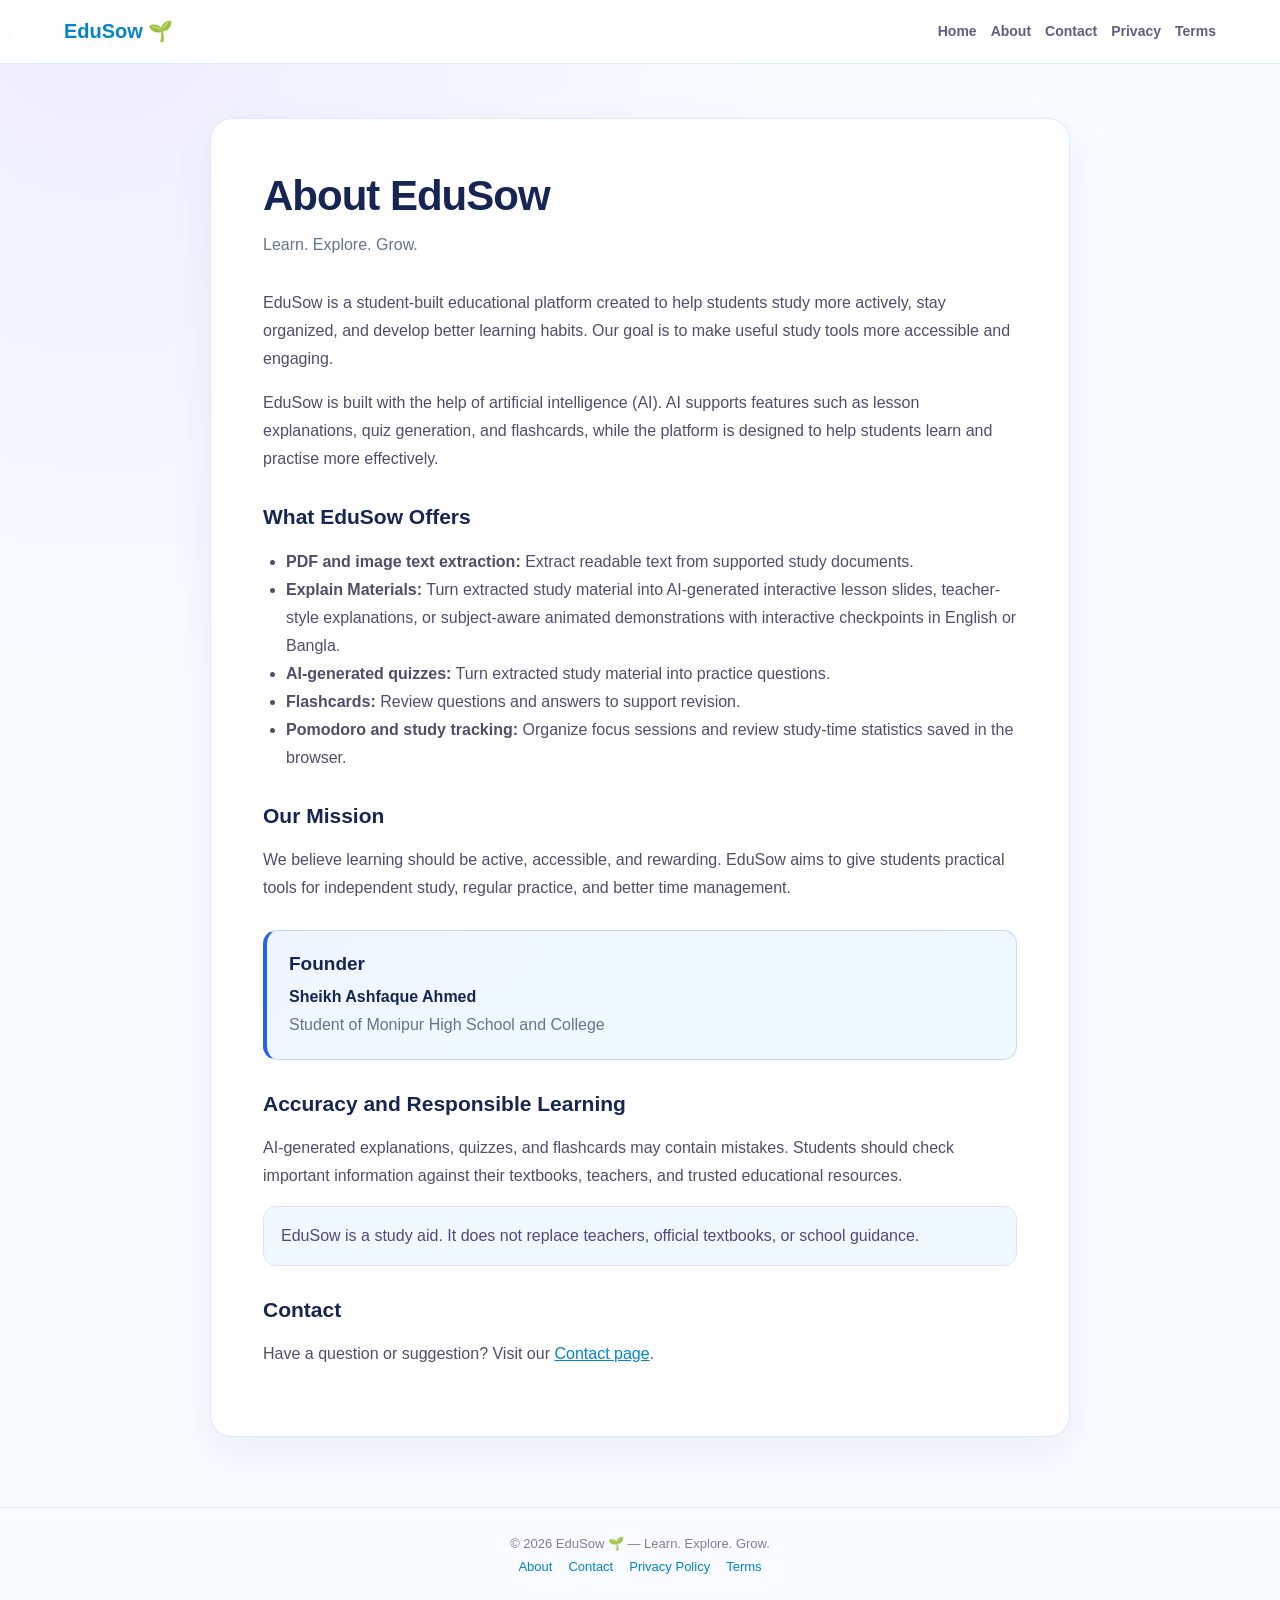
==== about.html @ 498dd54a "Add AI-built disclosure to About page" ====
<!DOCTYPE html>
<html lang="en">
<head>
  <meta charset="UTF-8">
  <meta name="viewport" content="width=device-width, initial-scale=1">
  <meta name="theme-color" content="#2563eb">
  <link rel="icon" type="image/png" href="edusow-logo.png">
  <title>About EduSow | Free Study Tools for Students</title>
  <meta name="description" content="Discover EduSow, a student-built educational platform offering free tools to support studying, revision, and learning.">
  <style>
    :root{color-scheme:light;--ink:#172554;--muted:#64748b;--accent:#2563eb;--line:#dbeafe;--bg:#f8fbff}
    *{box-sizing:border-box}
    body{margin:0;font-family:Inter,"Segoe UI",Arial,sans-serif;line-height:1.75;color:var(--ink);background:radial-gradient(circle at 8% 0%,#f0edff,transparent 34%),var(--bg)}
    header{position:sticky;top:0;background:rgba(255,255,255,.94);backdrop-filter:blur(12px);border-bottom:1px solid var(--line);padding:14px 5%;display:flex;align-items:center;justify-content:space-between;gap:18px}
    .brand{font-weight:850;font-size:20px;color:var(--accent);text-decoration:none;white-space:nowrap}
    nav{display:flex;gap:14px;flex-wrap:wrap}nav a{color:#625c80;text-decoration:none;font-size:14px;font-weight:650}nav a:hover{color:var(--accent)}
    main{width:min(860px,90%);margin:54px auto 70px;background:#fff;border:1px solid var(--line);border-radius:22px;padding:clamp(24px,5vw,52px);box-shadow:0 16px 45px rgba(39,30,89,.06)}
    h1{font-size:clamp(30px,5vw,42px);line-height:1.2;letter-spacing:-1px;margin:0 0 10px}
    .intro{color:var(--muted);margin:0 0 30px}
    h2{font-size:21px;margin:30px 0 8px;line-height:1.35}
    p,li{color:#514d69}ul{padding-left:23px}a{color:var(--accent);overflow-wrap:anywhere}
    .note{padding:15px 17px;border-radius:13px;background:#f0f9ff;border:1px solid #e3defc;color:#51477f}
    footer{text-align:center;border-top:1px solid var(--line);padding:25px 5%;color:#827d98;font-size:13px}
    footer a{margin:0 8px;text-decoration:none}
    @media(max-width:560px){header{align-items:flex-start;flex-direction:column}nav{gap:10px}main{margin:28px auto 42px}}
  

/* EDUSOW GLOBAL BLUE THEME OVERRIDE — keep all layouts unchanged */
:root {
  color-scheme: light;
  --primary: #2563eb !important;
  --primary-dark: #1d4ed8 !important;
  --secondary: #0ea5e9 !important;
  --accent: #0284c7 !important;
  --ink: #172554 !important;
  --muted: #64748b !important;
  --line: #dbeafe !important;
  --bg: #f8fbff !important;
}
html { accent-color: #2563eb !important; }
body {
  --primary: #2563eb !important;
  --primary-dark: #1d4ed8 !important;
  --secondary: #0ea5e9 !important;
  --accent: #0284c7 !important;
  --border: #dbeafe !important;
  --surface-soft: #eff6ff !important;
}
button, .button, a.button, .choose-file-btn, input[type="button"], input[type="submit"], input[type="reset"] {
  background: linear-gradient(135deg, #2563eb 0%, #0ea5e9 100%) !important;
  color: #ffffff !important;
  border-color: #2563eb !important;
}
button:hover, .button:hover, a.button:hover, .choose-file-btn:hover {
  background: linear-gradient(135deg, #1d4ed8 0%, #0284c7 100%) !important;
}
a:not(.button):not(button) { --primary: #2563eb; }
nav a:hover, .nav a:hover, .study-mode-btn.active, .active {
  color: #1d4ed8;
}
/* Keep page titles plain; do not apply gradient/highlight styling to headings. */
h1, .hero h1, .gradient-text {
  background: none !important;
  -webkit-background-clip: initial !important;
  background-clip: initial !important;
  -webkit-text-fill-color: currentColor !important;
  color: inherit !important;
}
section > h2::after, .section-heading::after {
  background: linear-gradient(90deg, #2563eb, #0ea5e9) !important;
}
.hero::before, .hero::after {
  background: linear-gradient(135deg, rgba(37,99,235,.12), rgba(14,165,233,.08)) !important;
}
.file-picker, .ai-info, .flashcard, .status, .quiz-option:hover {
  background: linear-gradient(135deg, #eff6ff, #f0f9ff) !important;
  border-color: #bfdbfe !important;
}
.study-controls #studyStartBtn, .study-mode-btn.active {
  background: linear-gradient(135deg, #2563eb, #0ea5e9) !important;
  color: #ffffff !important;
  border-color: #2563eb !important;
}
.study-phase-label, .timer-display, .ai-info strong { color: #1d4ed8 !important; }
input:focus, textarea:focus, select:focus, .quiz-question-viewport:focus {
  border-color: #3b82f6 !important;
  outline-color: #93c5fd !important;
  box-shadow: 0 0 0 4px rgba(37,99,235,.12) !important;
}
footer a:hover { color: #2563eb !important; }
@media (min-width: 851px) {
  /* Same blue palette on wide screens; preserve each page's existing layout. */
  button, .button, a.button, .choose-file-btn { color: #fff !important; }
}
</style>
  <link rel="canonical" href="https://edusow.com/about.html">
  <meta property="og:type" content="website">
  <meta property="og:title" content="About EduSow | Free Study Tools for Students">
  <meta property="og:description" content="Discover EduSow, a student-built educational platform offering free tools to support studying, revision, and learning.">
  <meta property="og:url" content="https://edusow.com/about.html">
  <meta name="twitter:card" content="summary">
  <meta name="twitter:title" content="About EduSow | Free Study Tools for Students">
  <meta name="twitter:description" content="Discover EduSow, a student-built educational platform offering free tools to support studying, revision, and learning.">
</head>
<body>
<header>
  <a class="brand" href="index.html">EduSow 🌱</a>
  <nav aria-label="Main navigation">
    <a href="index.html">Home</a><a href="about.html">About</a><a href="contact.html">Contact</a><a href="privacy.html">Privacy</a><a href="terms.html">Terms</a>
  </nav>
</header>
<main>
<h1>About EduSow</h1>
<p class="intro">Learn. Explore. Grow.</p>

<p>EduSow is a student-built educational platform created to help students study more actively, stay organized, and develop better learning habits. Our goal is to make useful study tools more accessible and engaging.</p>

<p>EduSow is built with the help of artificial intelligence (AI). AI supports features such as lesson explanations, quiz generation, and flashcards, while the platform is designed to help students learn and practise more effectively.</p>

<h2>What EduSow Offers</h2>
<ul>
<li><strong>PDF and image text extraction:</strong> Extract readable text from supported study documents.</li>
<li><strong>Explain Materials:</strong> Turn extracted study material into AI-generated interactive lesson slides, teacher-style explanations, or subject-aware animated demonstrations with interactive checkpoints in English or Bangla.</li>
<li><strong>AI-generated quizzes:</strong> Turn extracted study material into practice questions.</li>
<li><strong>Flashcards:</strong> Review questions and answers to support revision.</li>
<li><strong>Pomodoro and study tracking:</strong> Organize focus sessions and review study-time statistics saved in the browser.</li>
</ul>

<h2>Our Mission</h2>
<p>We believe learning should be active, accessible, and rewarding. EduSow aims to give students practical tools for independent study, regular practice, and better time management.</p>

<section class="founder-credit" aria-labelledby="founder-heading" style="margin-top:28px;padding:20px 22px;border:1px solid #bfdbfe;border-left:4px solid #2563eb;border-radius:14px;background:linear-gradient(135deg,#eff6ff,#f0f9ff)">
<h2 id="founder-heading" style="margin:0 0 6px;font-size:19px">Founder</h2>
<p style="margin:0;color:#172554"><strong>Sheikh Ashfaque Ahmed</strong><br><span style="color:#64748b">Student of Monipur High School and College</span></p>
</section>

<h2>Accuracy and Responsible Learning</h2>
<p>AI-generated explanations, quizzes, and flashcards may contain mistakes. Students should check important information against their textbooks, teachers, and trusted educational resources.</p>
<p class="note">EduSow is a study aid. It does not replace teachers, official textbooks, or school guidance.</p>

<h2>Contact</h2>
<p>Have a question or suggestion? Visit our <a href="contact.html">Contact page</a>.</p>
</main>
<footer>
  © 2026 EduSow 🌱 — Learn. Explore. Grow.<br>
  <a href="about.html">About</a><a href="contact.html">Contact</a><a href="privacy.html">Privacy Policy</a><a href="terms.html">Terms</a>
</footer>
</body>
</html>
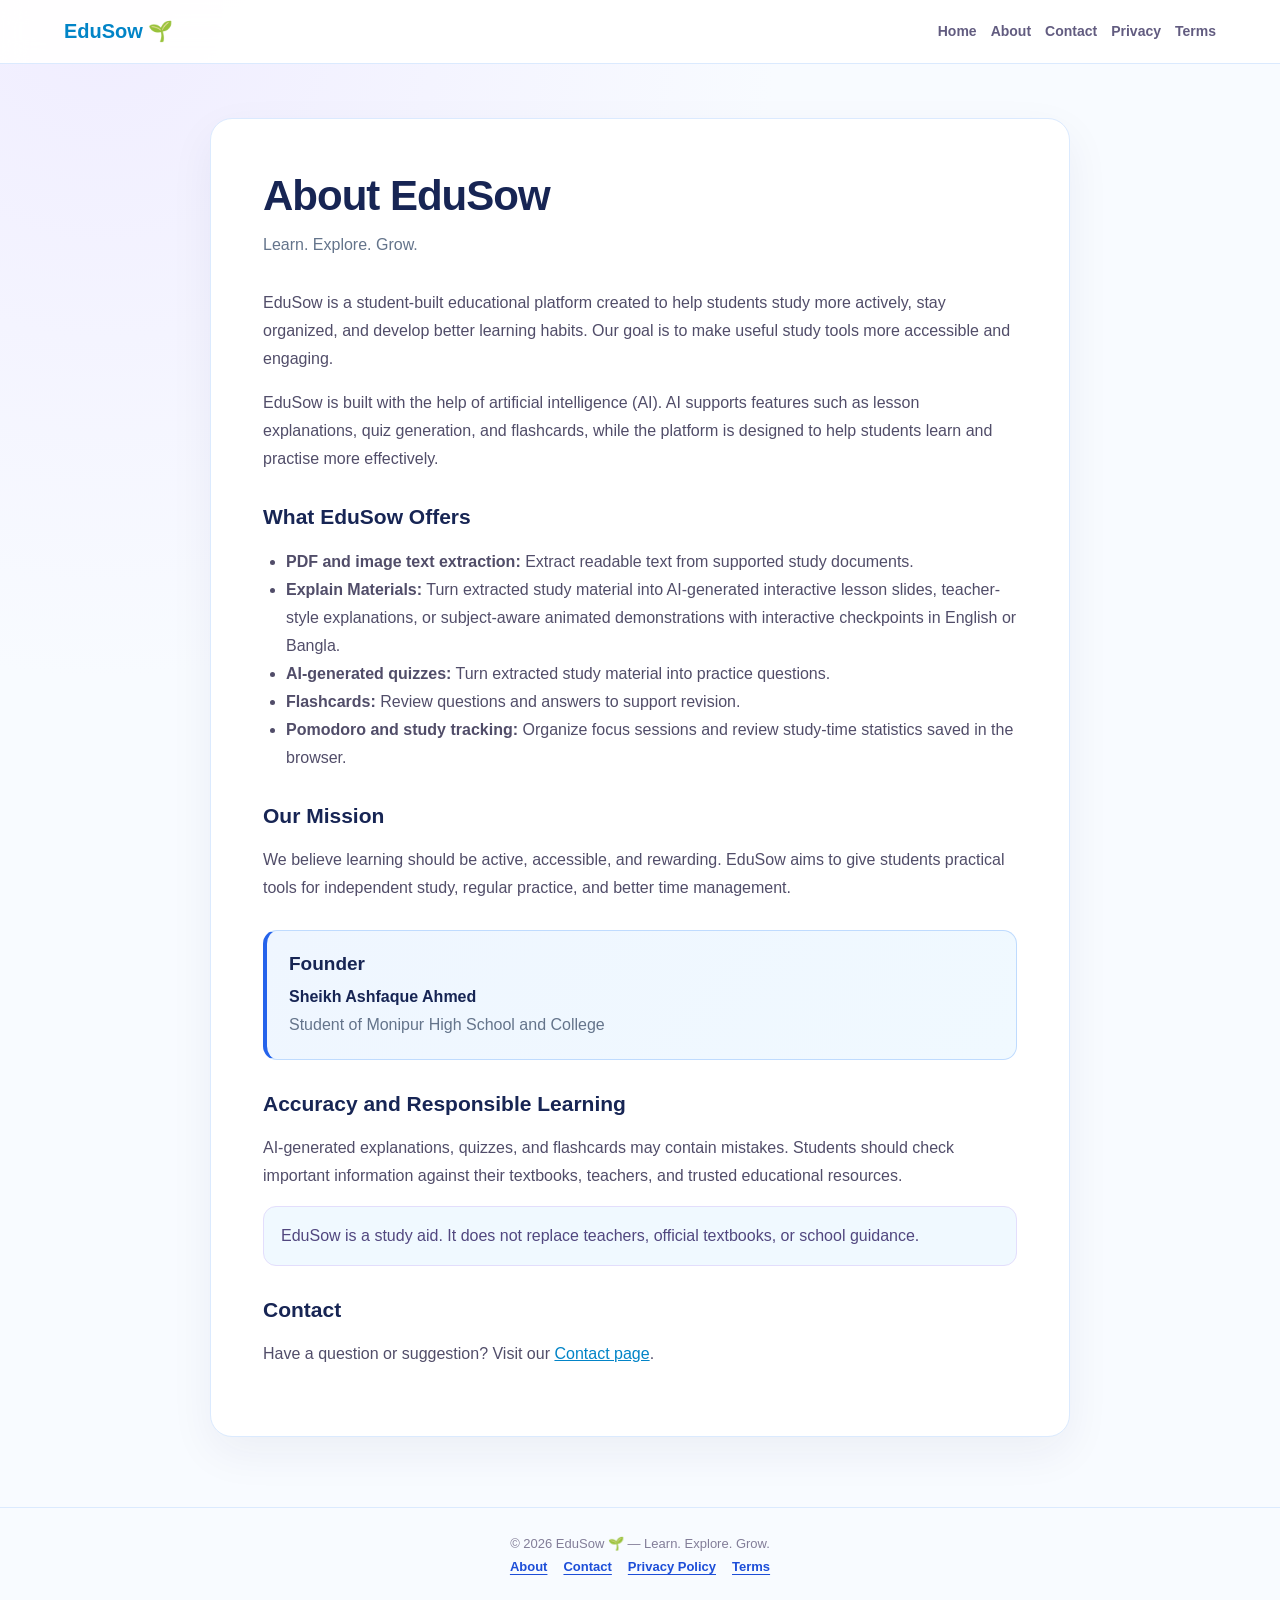
==== commit 79387a18: "Improve footer page-link contrast and visibility" ====
--- a/about.html
+++ b/about.html
@@ -92,6 +92,10 @@
   /* Same blue palette on wide screens; preserve each page's existing layout. */
   button, .button, a.button, .choose-file-btn { color: #fff !important; }
 }
+
+/* Improve visibility and contrast of footer navigation links */
+footer a { color:#1d4ed8 !important; font-weight:700; text-decoration:underline; text-underline-offset:3px; }
+footer a:hover, footer a:focus-visible { color:#1e40af !important; text-decoration-thickness:2px; outline-offset:3px; }
 </style>
   <link rel="canonical" href="https://edusow.com/about.html">
   <meta property="og:type" content="website">
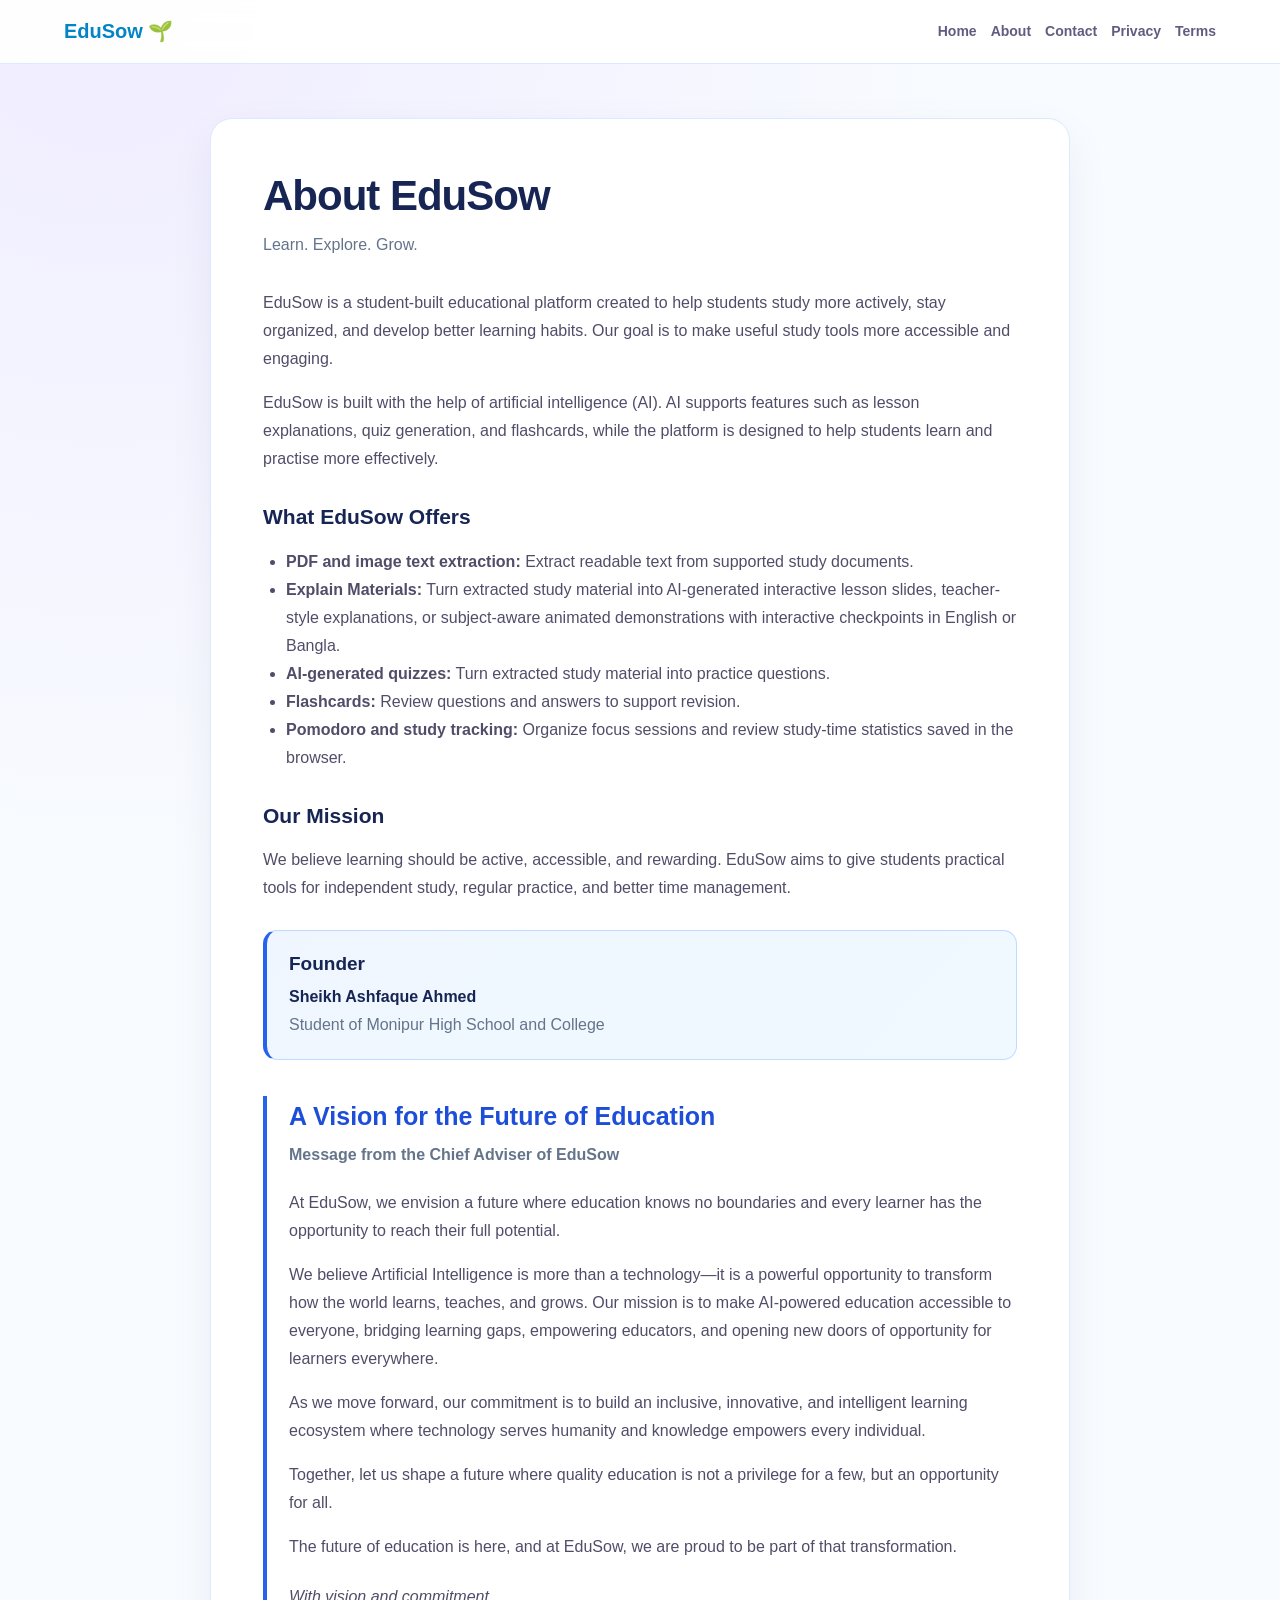
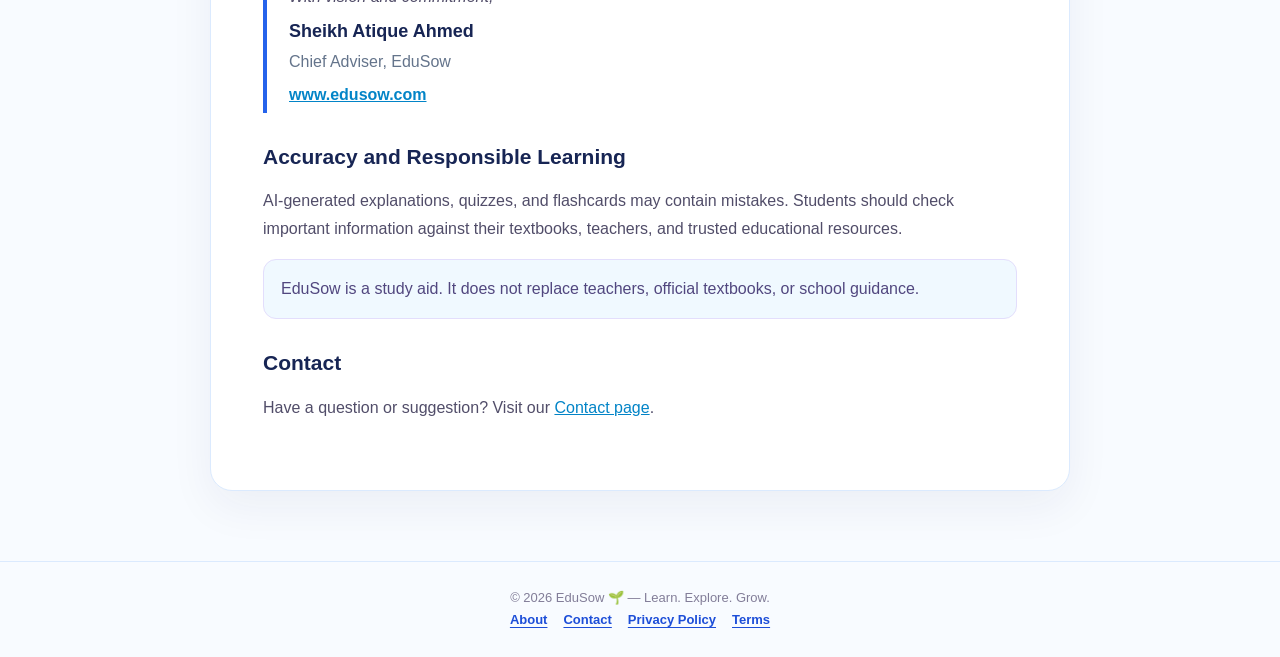
==== commit 6d7f3651: "Add Chief Adviser message to About page" ====
--- a/about.html
+++ b/about.html
@@ -138,6 +138,22 @@
 <p style="margin:0;color:#172554"><strong>Sheikh Ashfaque Ahmed</strong><br><span style="color:#64748b">Student of Monipur High School and College</span></p>
 </section>
 
+<section id="chief-adviser-message" aria-labelledby="chief-adviser-heading" style="margin:36px 0 30px;padding:4px 0 4px 22px;border-left:4px solid #2563eb">
+<h2 id="chief-adviser-heading" style="margin:0 0 8px;font-size:25px;color:#1d4ed8">A Vision for the Future of Education</h2>
+<p style="margin:0 0 20px;color:#64748b;font-weight:700">Message from the Chief Adviser of EduSow</p>
+<p>At EduSow, we envision a future where education knows no boundaries and every learner has the opportunity to reach their full potential.</p>
+<p>We believe Artificial Intelligence is more than a technology—it is a powerful opportunity to transform how the world learns, teaches, and grows. Our mission is to make AI-powered education accessible to everyone, bridging learning gaps, empowering educators, and opening new doors of opportunity for learners everywhere.</p>
+<p>As we move forward, our commitment is to build an inclusive, innovative, and intelligent learning ecosystem where technology serves humanity and knowledge empowers every individual.</p>
+<p>Together, let us shape a future where quality education is not a privilege for a few, but an opportunity for all.</p>
+<p>The future of education is here, and at EduSow, we are proud to be part of that transformation.</p>
+<div style="margin-top:22px">
+<p style="margin:0 0 5px;font-style:italic">With vision and commitment,</p>
+<p style="margin:0;color:#172554;font-weight:800;font-size:18px">Sheikh Atique Ahmed</p>
+<p style="margin:0;color:#64748b">Chief Adviser, EduSow</p>
+<a href="https://edusow.com" style="display:inline-block;margin-top:5px;font-weight:650">www.edusow.com</a>
+</div>
+</section>
+
 <h2>Accuracy and Responsible Learning</h2>
 <p>AI-generated explanations, quizzes, and flashcards may contain mistakes. Students should check important information against their textbooks, teachers, and trusted educational resources.</p>
 <p class="note">EduSow is a study aid. It does not replace teachers, official textbooks, or school guidance.</p>
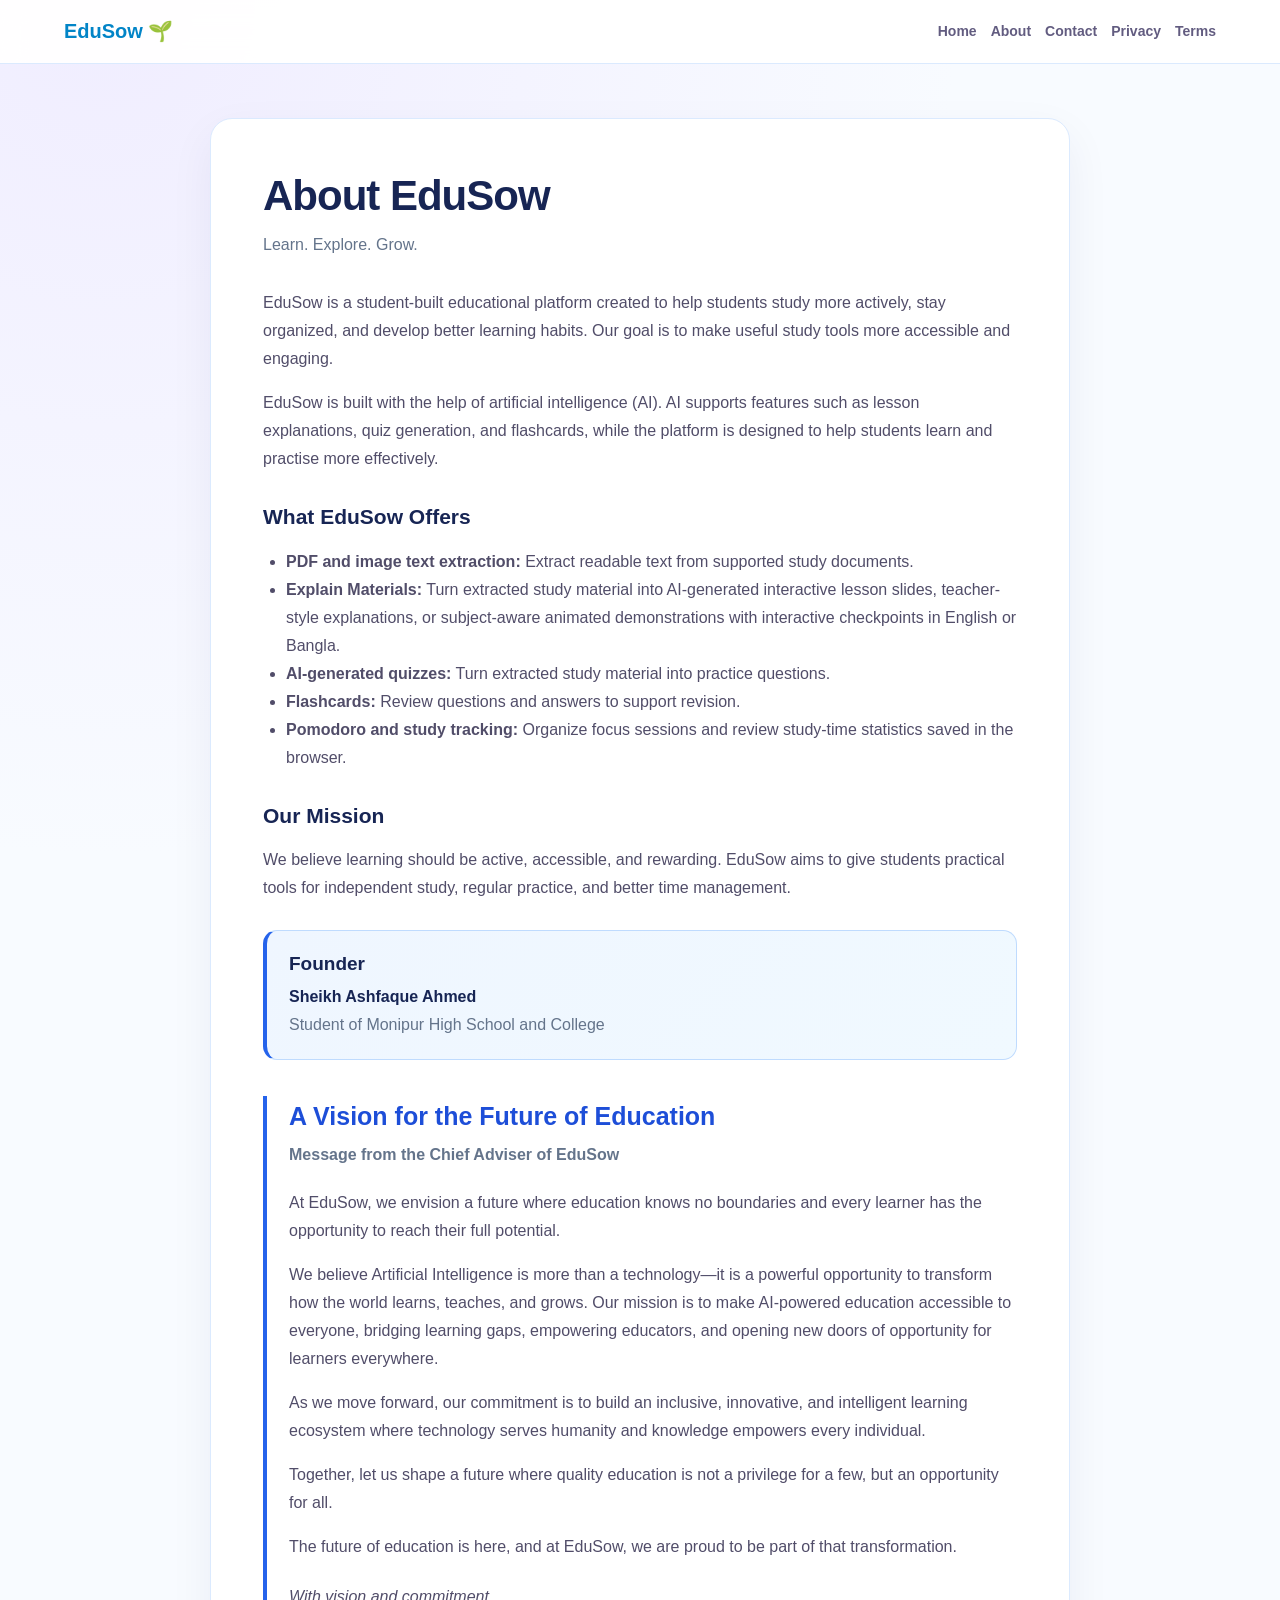
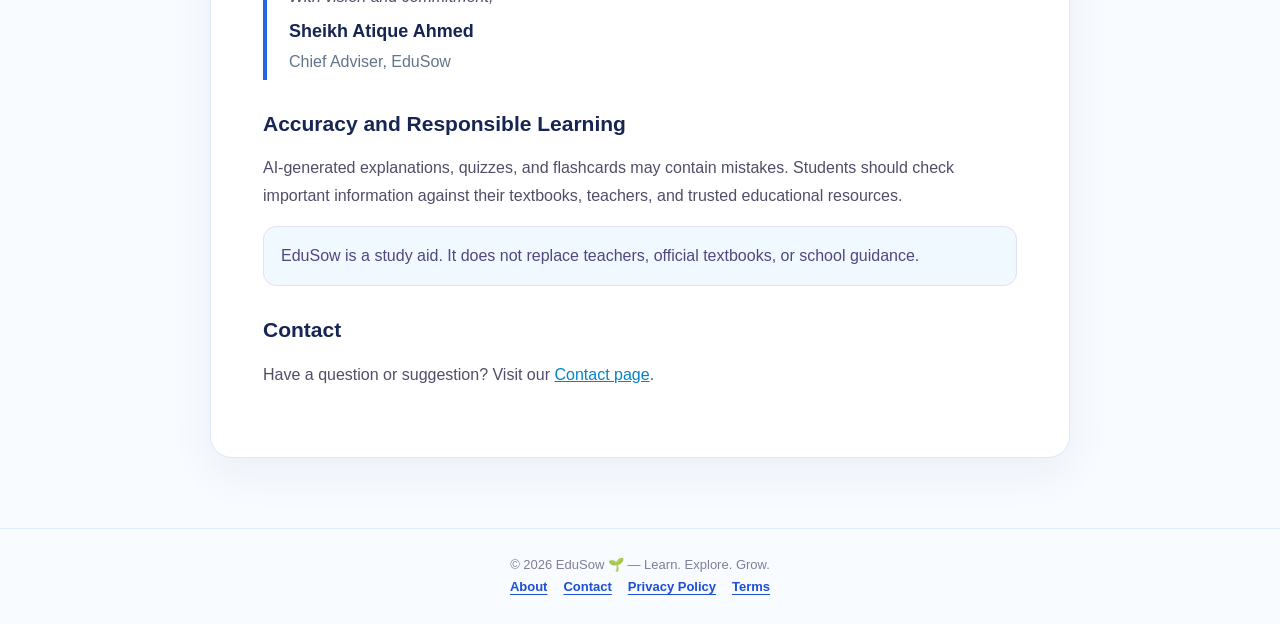
==== commit 25319597: "Remove website URL from Chief Adviser message" ====
--- a/about.html
+++ b/about.html
@@ -150,7 +150,6 @@
 <p style="margin:0 0 5px;font-style:italic">With vision and commitment,</p>
 <p style="margin:0;color:#172554;font-weight:800;font-size:18px">Sheikh Atique Ahmed</p>
 <p style="margin:0;color:#64748b">Chief Adviser, EduSow</p>
-<a href="https://edusow.com" style="display:inline-block;margin-top:5px;font-weight:650">www.edusow.com</a>
 </div>
 </section>
 
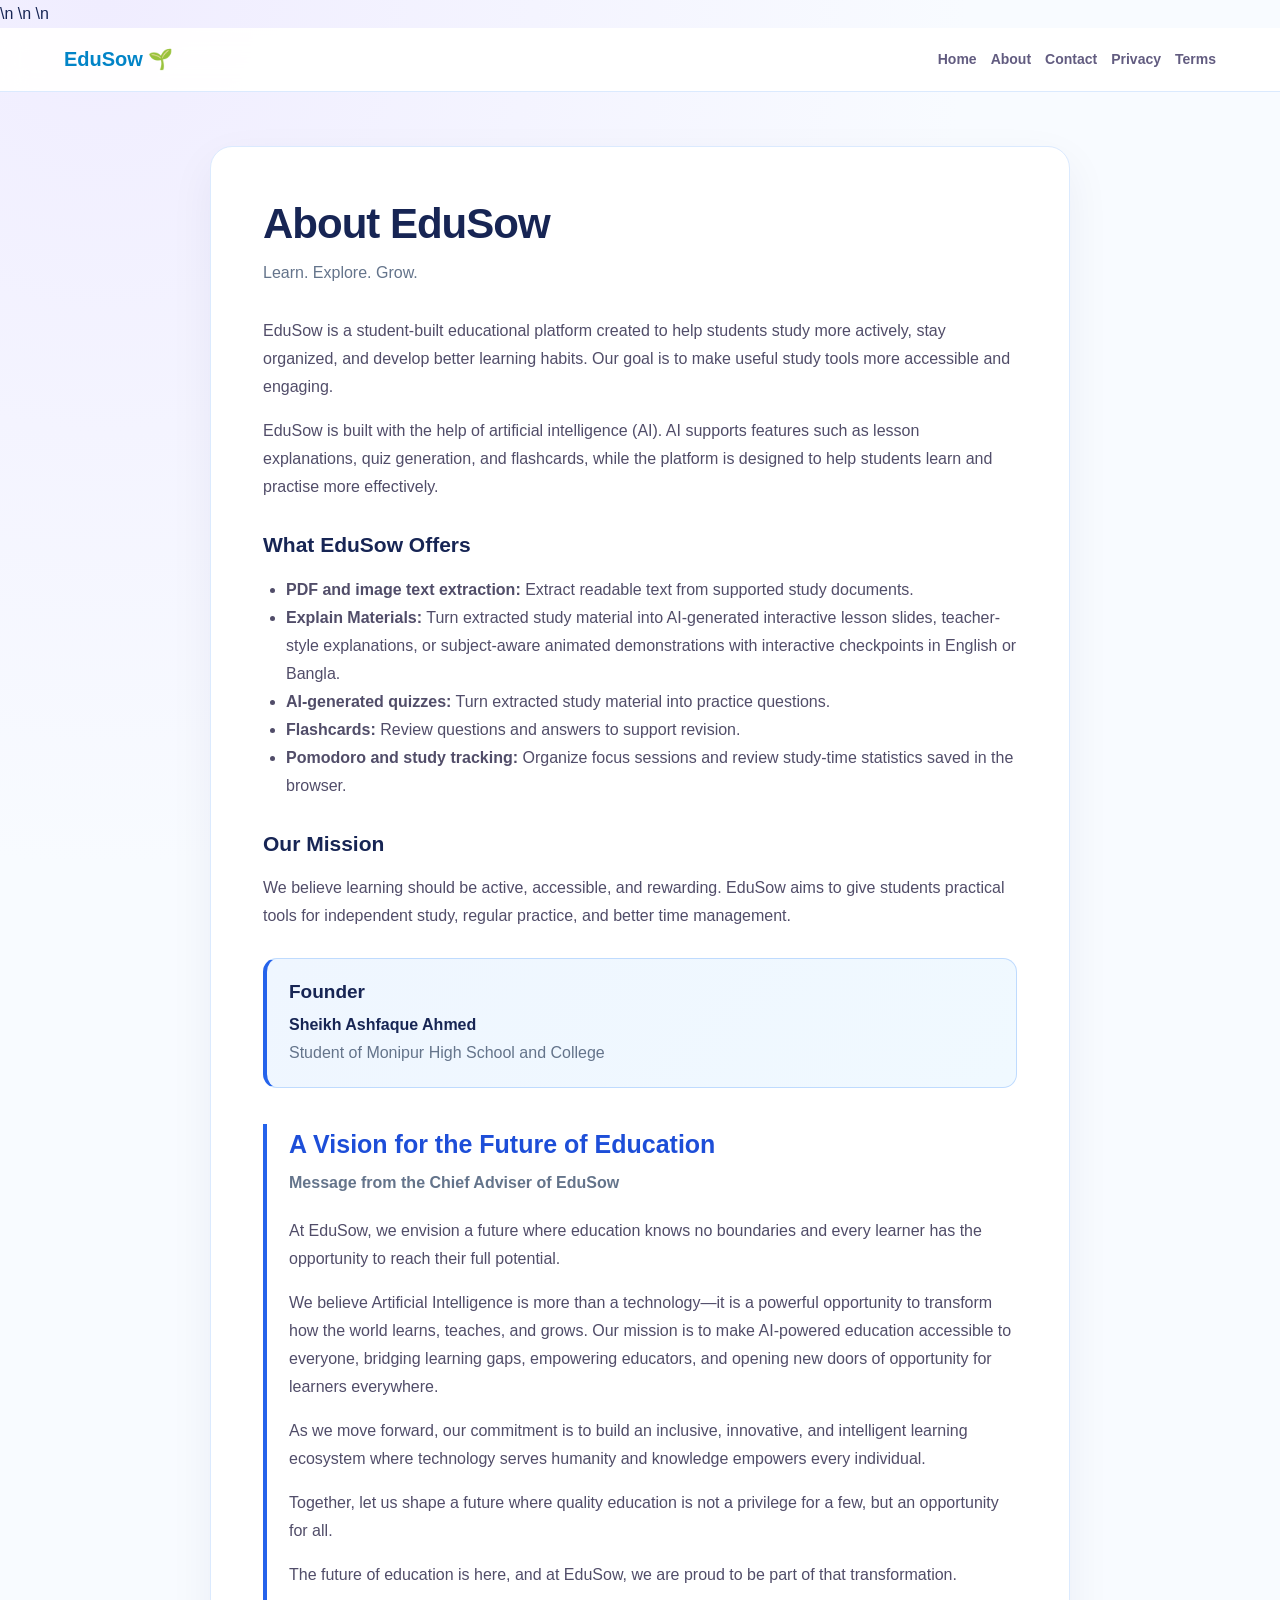
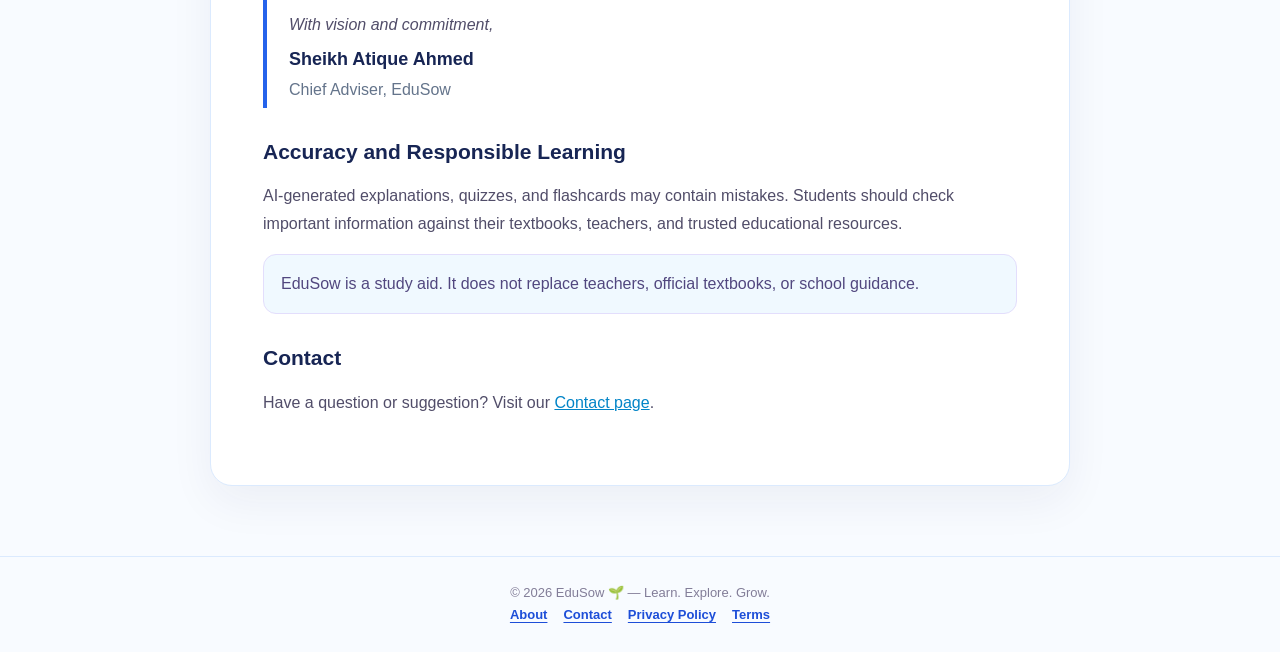
==== commit 81b3749f: "Add Google AdSense site code" ====
--- a/about.html
+++ b/about.html
@@ -1,10 +1,10 @@
 <!DOCTYPE html>
 <html lang="en">
-<head>
+<head>\n    <!-- Google AdSense -->\n    <script async src="https://pagead2.googlesyndication.com/pagead/js/adsbygoogle.js?client=ca-pub-7120557879667576" crossorigin="anonymous"></script>\n
   <meta charset="UTF-8">
   <meta name="viewport" content="width=device-width, initial-scale=1">
   <meta name="theme-color" content="#2563eb">
-  <link rel="icon" type="image/png" href="edusow-logo.png">
+  <link rel="icon" type="image/png" href="/edusow-logo.png">
   <title>About EduSow | Free Study Tools for Students</title>
   <meta name="description" content="Discover EduSow, a student-built educational platform offering free tools to support studying, revision, and learning.">
   <style>
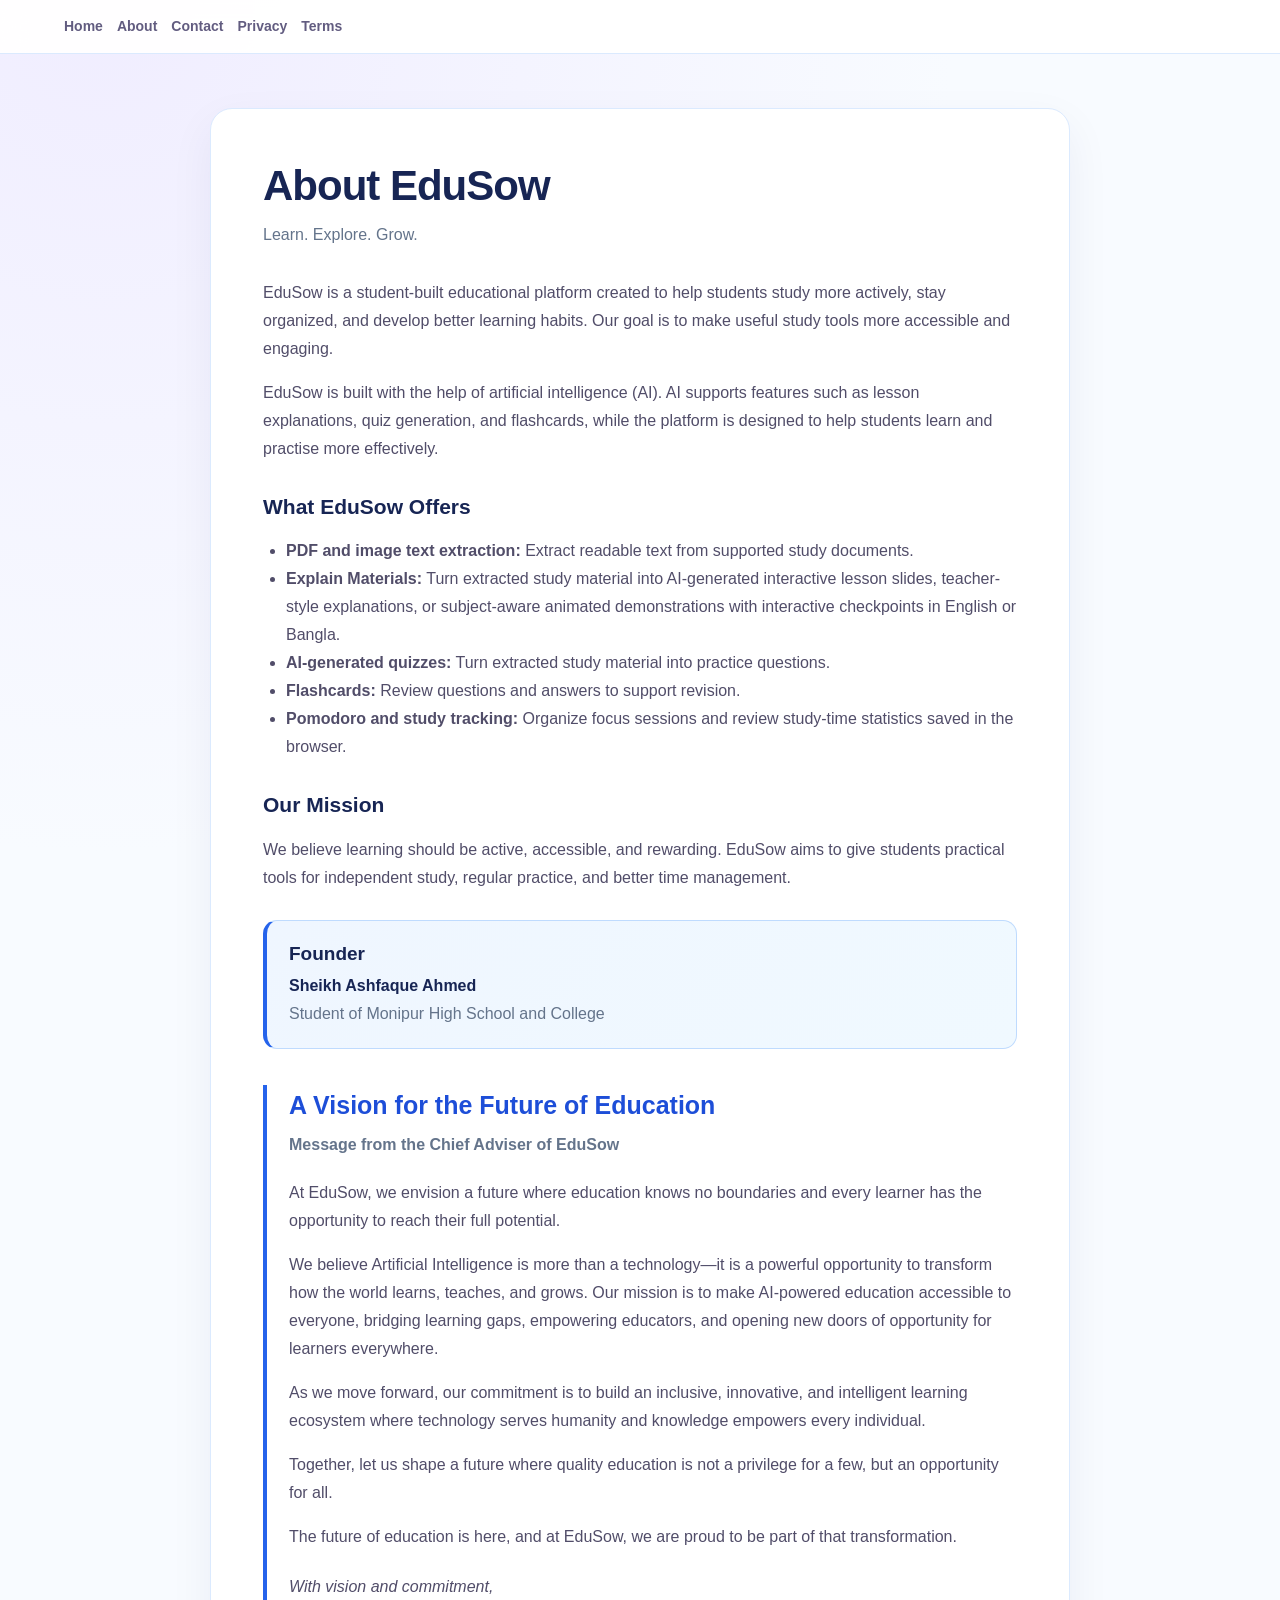
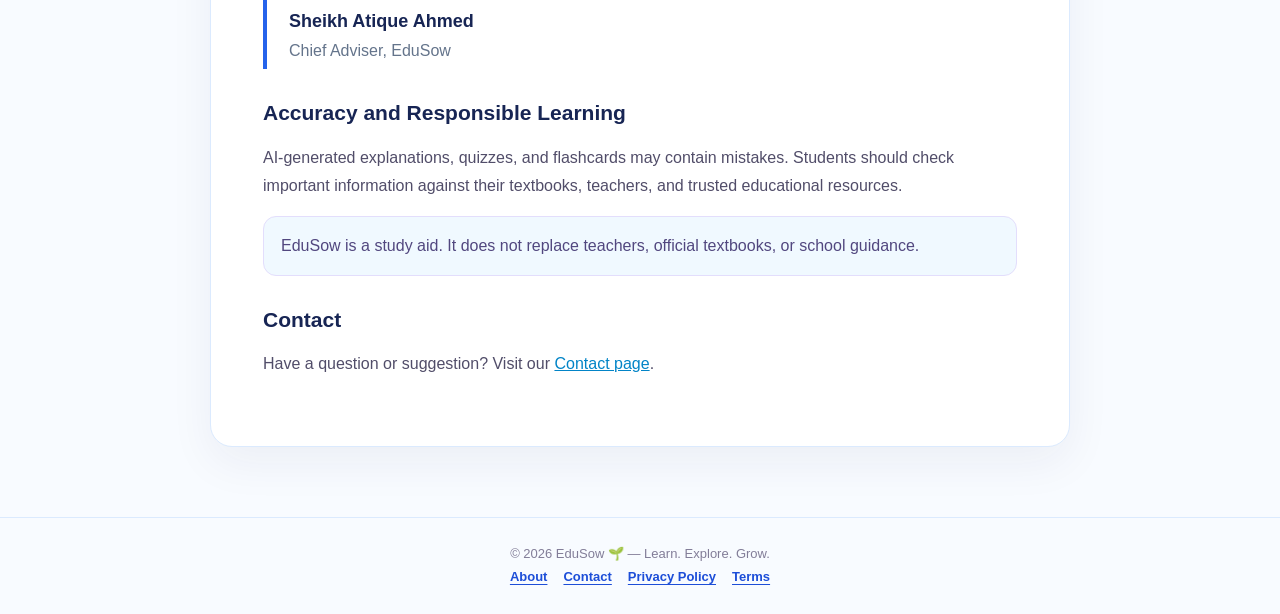
==== commit 473c6ea6: "Fix escaped newlines and remove About page logo" ====
--- a/about.html
+++ b/about.html
@@ -1,6 +1,9 @@
 <!DOCTYPE html>
 <html lang="en">
-<head>\n    <!-- Google AdSense -->\n    <script async src="https://pagead2.googlesyndication.com/pagead/js/adsbygoogle.js?client=ca-pub-7120557879667576" crossorigin="anonymous"></script>\n
+<head>
+    <!-- Google AdSense -->
+    <script async src="https://pagead2.googlesyndication.com/pagead/js/adsbygoogle.js?client=ca-pub-7120557879667576" crossorigin="anonymous"></script>
+
   <meta charset="UTF-8">
   <meta name="viewport" content="width=device-width, initial-scale=1">
   <meta name="theme-color" content="#2563eb">
@@ -108,7 +111,6 @@
 </head>
 <body>
 <header>
-  <a class="brand" href="index.html">EduSow 🌱</a>
   <nav aria-label="Main navigation">
     <a href="index.html">Home</a><a href="about.html">About</a><a href="contact.html">Contact</a><a href="privacy.html">Privacy</a><a href="terms.html">Terms</a>
   </nav>
